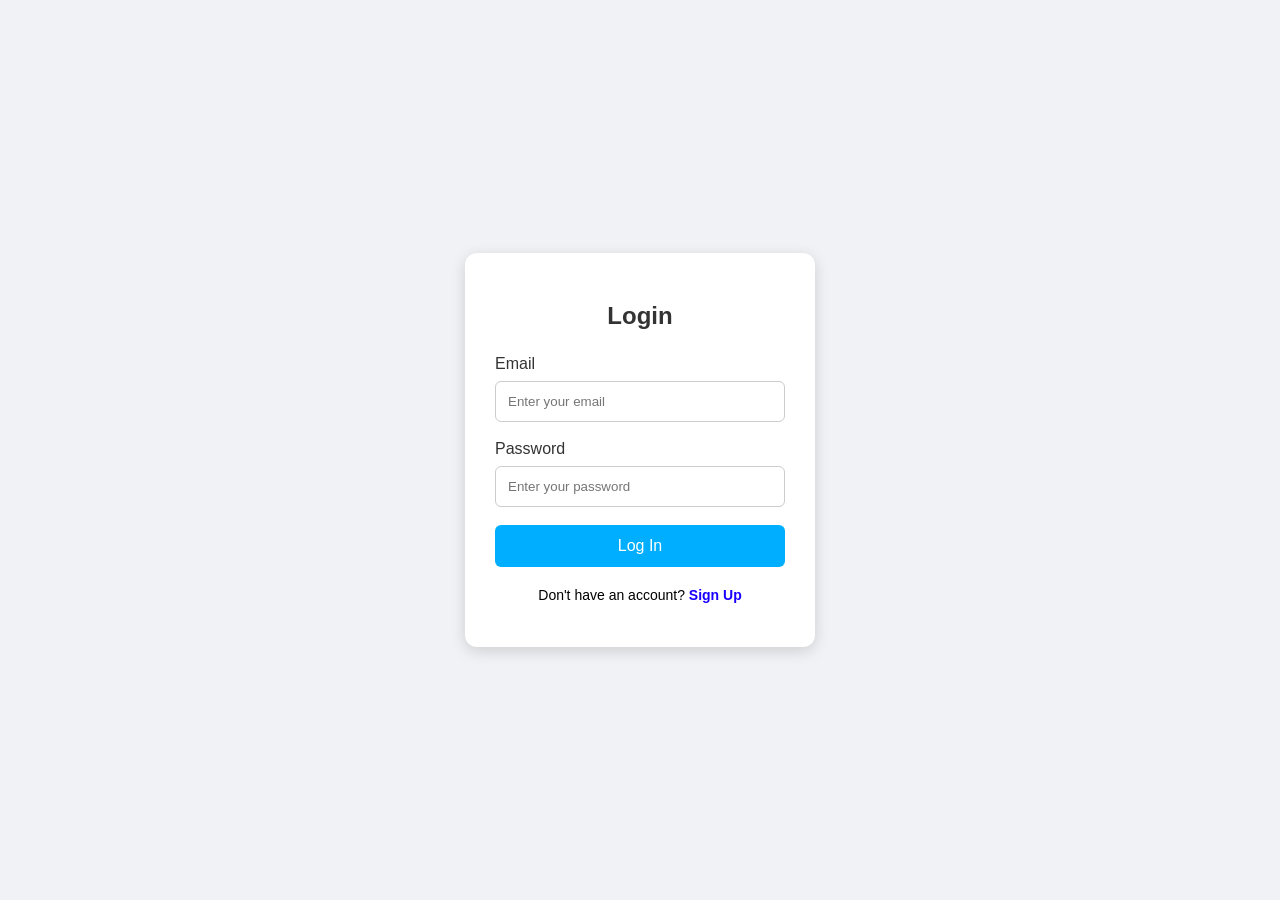
==== index.html @ 6754989a "Update index.html" ====
<!DOCTYPE html>
<html lang="en">
<head>
    <meta charset="UTF-8">
    <meta name="viewport" content="width=device-width, initial-scale=1.0">
    <title>Login Page</title>

    <style>
        * {
            box-sizing: border-box;
        }

        body {
            margin: 0;
            font-family: Arial, sans-serif;
            background-color: #f0f2f5;

            display: flex;
            justify-content: center;
            align-items: center;
            min-height: 100vh;
        }

        .login-box {
            background-color: white;
            width: 350px;
            padding: 30px;
            border-radius: 12px;
            box-shadow: 0 4px 15px rgba(0, 0, 0, 0.15);
        }

        h2 {
            text-align: center;
            margin-bottom: 25px;
            color: #333;
        }

        label {
            display: block;
            margin-bottom: 8px;
            color: #333;
        }

        input {
            width: 100%;
            padding: 12px;
            margin-bottom: 18px;
            border: 1px solid #ccc;
            border-radius: 6px;
        }

        button {
            width: 100%;
            padding: 12px;
            background-color: #00aeff;
            color: white;
            border: none;
            border-radius: 6px;
            cursor: pointer;
            font-size: 16px;
        }

        button:hover {
            background-color: #1a00ff;
        }

        p {
            text-align: center;
            margin-top: 20px;
            font-size: 14px;
        }

          p a {
            color:#1a00ff;
            text-decoration: none;
            font-weight: bold;
            cursor: pointer;
        }

        p a:hover{ 
          color:red;
        }
    </style>
</head>

<body>

    <div class="login-box">

        <h2>Login</h2>

        <form>
            <label for="email">Email</label>
            <input type="email" id="email"  placeholder="Enter your email"  required >

            <label for="password">Password</label>
           <input type="password" placeholder="Enter your password"  required >

            <button type="submit">Log In</button>
        </form>

         <p>Don't have an account?
        <a href=""> Sign Up</a>    
        </p>
    </div>

</body>
</html>
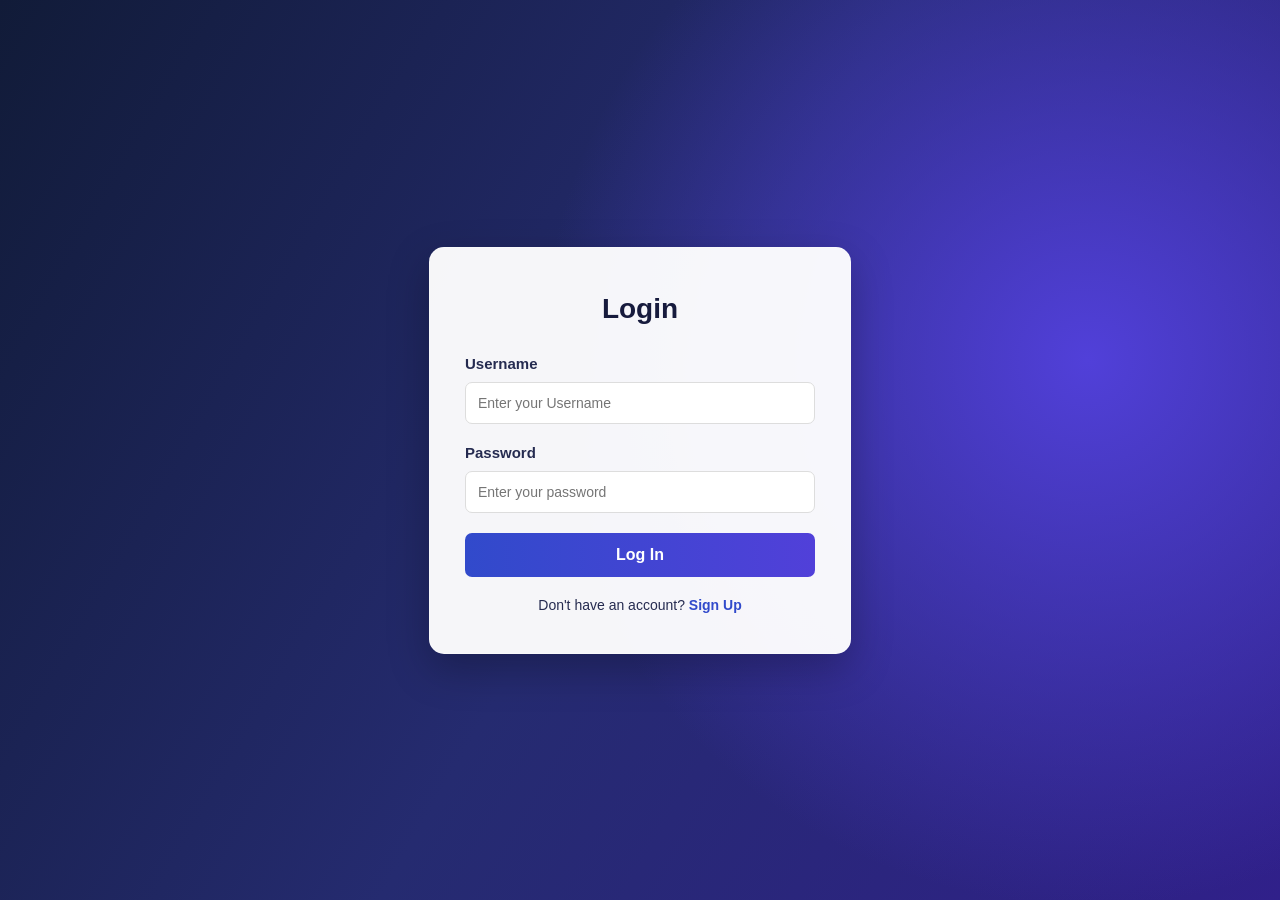
==== commit a914a743: "Update index.html" ====
--- a/index.html
+++ b/index.html
@@ -1,108 +1,193 @@
 <!DOCTYPE html>
 <html lang="en">
+
 <head>
     <meta charset="UTF-8">
     <meta name="viewport" content="width=device-width, initial-scale=1.0">
-    <title>Login Page</title>
+    <title>Login Page - TicketHub</title>
 
     <style>
-        * {
-            box-sizing: border-box;
-        }
 
+        /* General Page Style */
         body {
             margin: 0;
+            padding: 0;
             font-family: Arial, sans-serif;
-            background-color: #f0f2f5;
+
+            background:
+                radial-gradient(
+                    circle at 85% 40%,
+                    #5140d9 0%,
+                    transparent 45%
+                ),
+                linear-gradient(
+                    120deg,
+                    #111b38,
+                    #252b70,
+                    #30208a
+                );
+
+            min-height: 100vh;
 
             display: flex;
             justify-content: center;
             align-items: center;
-            min-height: 100vh;
         }
 
-        .login-box {
-            background-color: white;
+        /* Login Container */
+        .login-container {
+            background: rgba(255, 255, 255, 0.96);
+
             width: 350px;
-            padding: 30px;
-            border-radius: 12px;
-            box-shadow: 0 4px 15px rgba(0, 0, 0, 0.15);
+            max-width: calc(100% - 60px);
+            padding: 35px;
+
+            border-radius: 15px;
+
+            box-shadow: 0 15px 40px rgba(0, 0, 0, 0.25);
+
+            border: 1px solid rgba(255, 255, 255, 0.3);
         }
 
+        /* Login Title */
         h2 {
             text-align: center;
-            margin-bottom: 25px;
-            color: #333;
+            color: #171b3d;
+            margin-top: 10px;
+            margin-bottom: 30px;
+            font-size: 28px;
         }
 
+        /* Labels */
         label {
             display: block;
-            margin-bottom: 8px;
-            color: #333;
+            margin-bottom: 10px;
+            color: #252b50;
+            font-weight: bold;
+            font-size: 15px;
         }
 
+        /* Input Fields */
         input {
             width: 100%;
             padding: 12px;
-            margin-bottom: 18px;
-            border: 1px solid #ccc;
-            border-radius: 6px;
+            margin-bottom: 20px;
+
+            border: 1px solid #ddd;
+            border-radius: 7px;
+
+            box-sizing: border-box;
+            font-size: 14px;
+
+            background: #ffffff;
         }
 
+        /* Input Focus */
+        input:focus {
+            outline: none;
+            border-color: #5140d9;
+
+            box-shadow: 0 0 5px rgba(81, 64, 217, 0.3);
+        }
+
+        /* Login Button */
         button {
             width: 100%;
-            padding: 12px;
-            background-color: #00aeff;
+            padding: 13px;
+
+            background: linear-gradient(
+                90deg,
+                #314acb,
+                #5140d9
+            );
+
             color: white;
             border: none;
-            border-radius: 6px;
+            border-radius: 7px;
+
+            font-size: 16px;
+            font-weight: bold;
+
             cursor: pointer;
-            font-size: 16px;
+            transition: 0.3s;
         }
 
+        /* Button Hover */
         button:hover {
-            background-color: #1a00ff;
+            background: linear-gradient(
+                90deg,
+                #2538a8,
+                #3929b5
+            );
+
+            transform: translateY(-2px);
         }
 
-        p {
+        /* Sign Up Text */
+        .signup-text {
+            color: #252b50;
             text-align: center;
             margin-top: 20px;
+            margin-bottom: 5px;
             font-size: 14px;
         }
 
-          p a {
-            color:#1a00ff;
+        /* Sign Up Link */
+        .signup-text a {
+            color: #314acb;
             text-decoration: none;
             font-weight: bold;
-            cursor: pointer;
         }
 
-        p a:hover{ 
-          color:red;
+        /* Sign Up Hover */
+        .signup-text a:hover {
+            color: #5140d9;
+            text-decoration: underline;
         }
+
     </style>
+
 </head>
 
 <body>
 
-    <div class="login-box">
+    <div class="login-container">
 
         <h2>Login</h2>
 
         <form>
-            <label for="email">Email</label>
-            <input type="email" id="email"  placeholder="Enter your email"  required >
+
+            <label for="username">Username</label>
+
+            <input
+                type="text"
+                id="Username"
+                name="Username"
+                placeholder="Enter your Username"
+                required
+            >
 
             <label for="password">Password</label>
-           <input type="password" placeholder="Enter your password"  required >
+
+            <input
+                type="password"
+                id="password"
+                name="password"
+                placeholder="Enter your password"
+                required
+            >
 
             <button type="submit">Log In</button>
+
         </form>
 
-         <p>Don't have an account?
-        <a href=""> Sign Up</a>    
+        <p class="signup-text">
+            Don't have an account?
+            <a href="sign up.html">Sign Up</a>
         </p>
+
     </div>
 
 </body>
+
 </html>
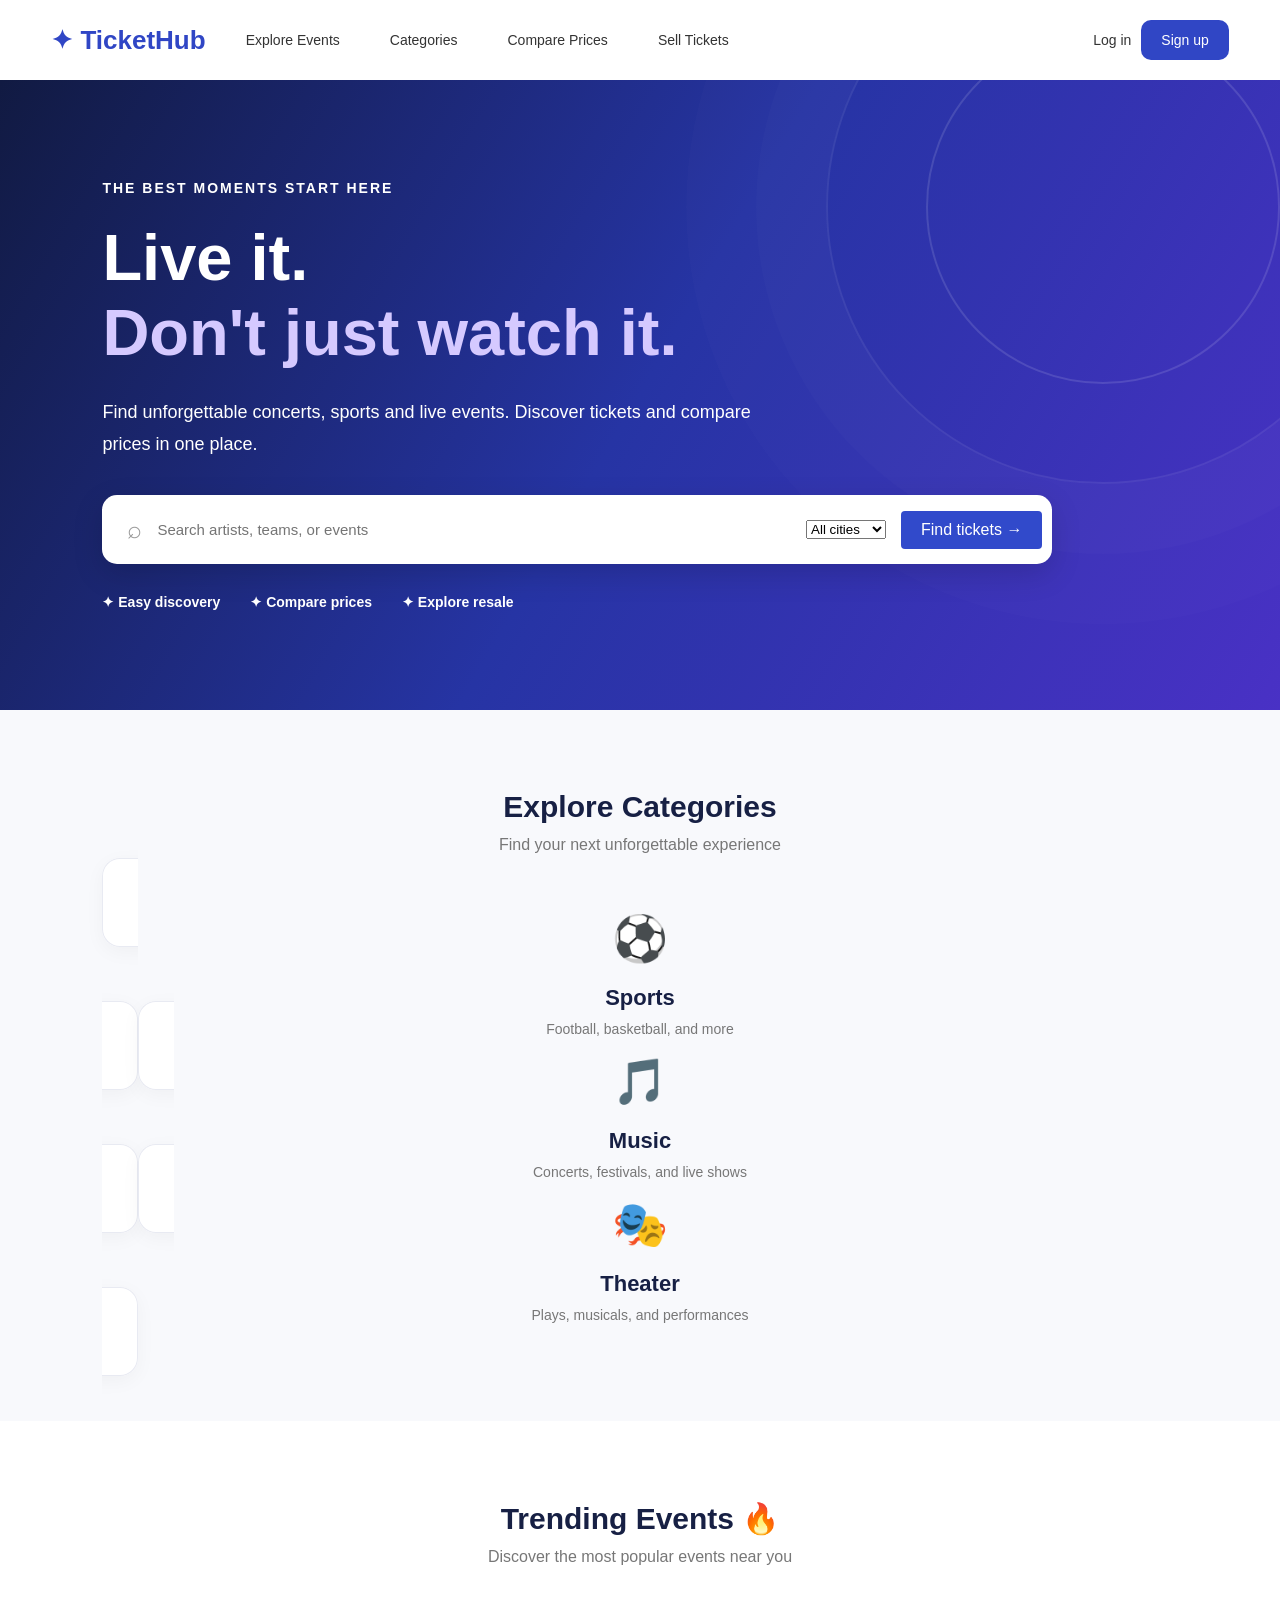
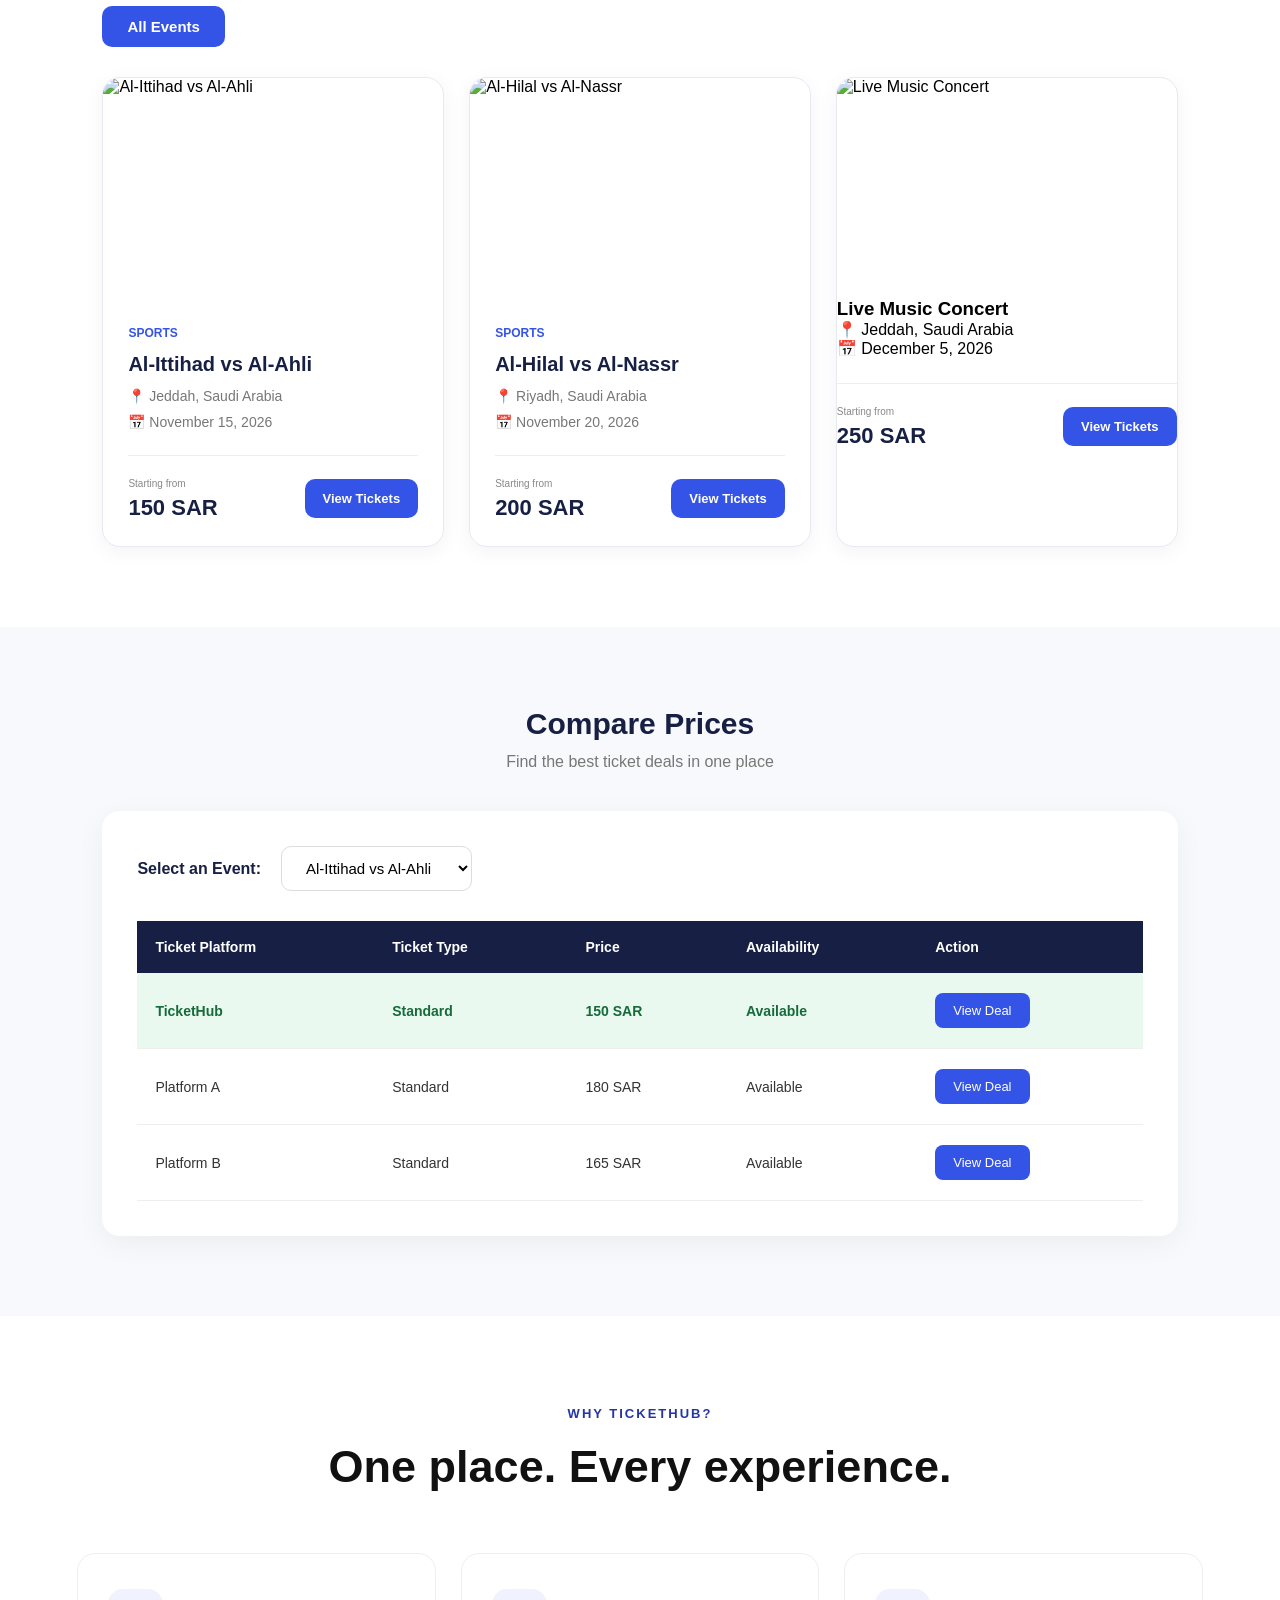
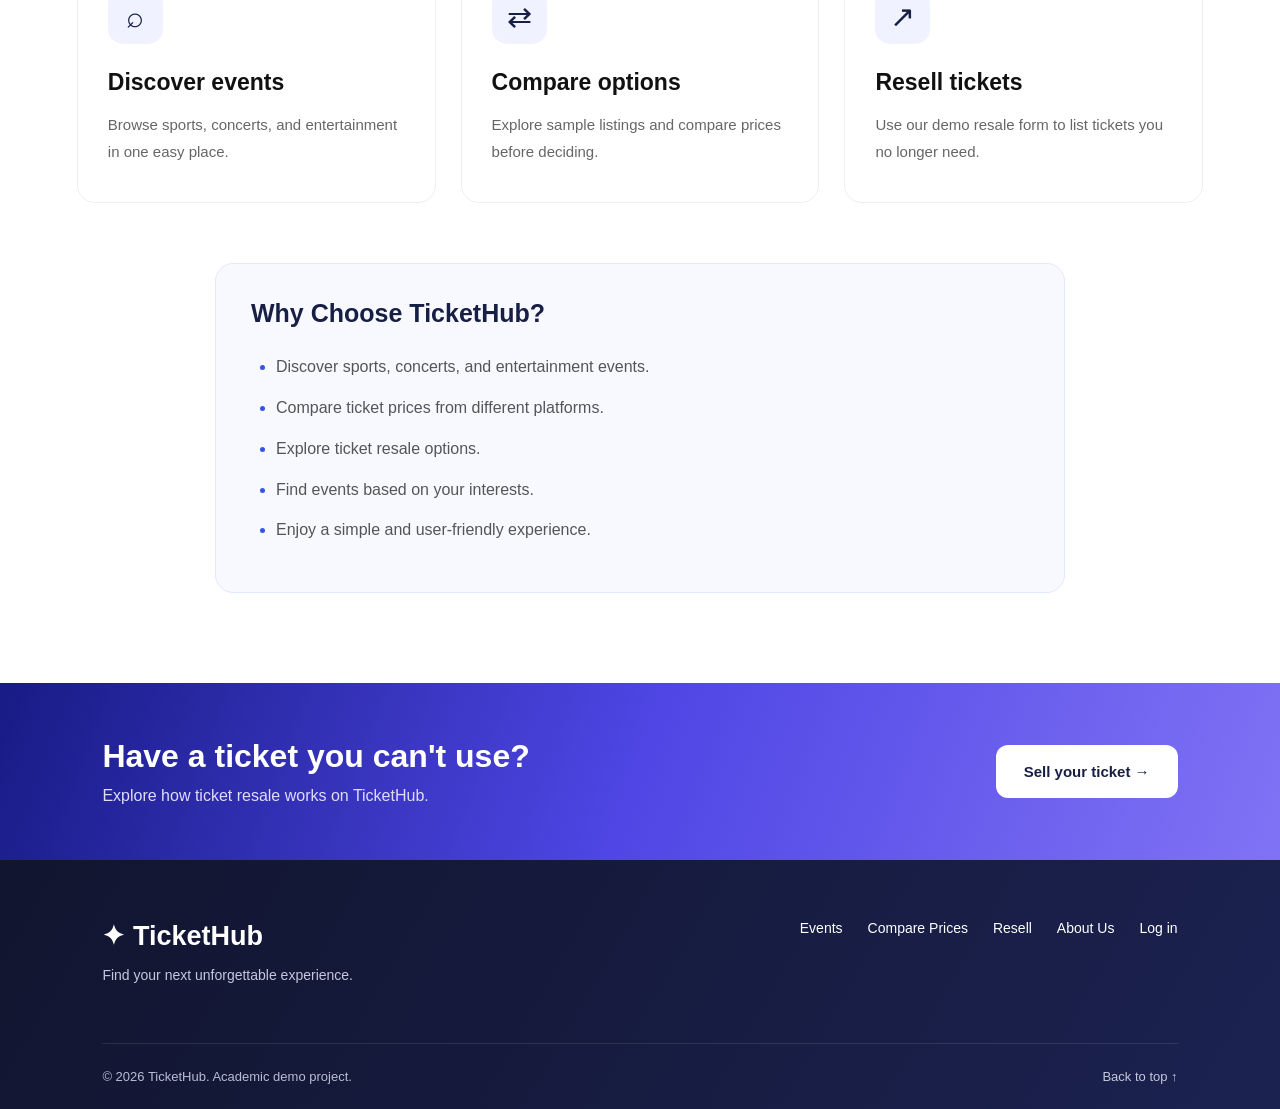
==== commit 435d6613: "Rename Untitled-13.html to index.html" ====
--- a/index.html
+++ b/index.html
@@ -1,193 +1,491 @@
-<!DOCTYPE html>
-<html lang="en">
-
-<head>
-    <meta charset="UTF-8">
-    <meta name="viewport" content="width=device-width, initial-scale=1.0">
-    <title>Login Page - TicketHub</title>
-
-    <style>
-
-        /* General Page Style */
-        body {
-            margin: 0;
-            padding: 0;
-            font-family: Arial, sans-serif;
-
-            background:
-                radial-gradient(
-                    circle at 85% 40%,
-                    #5140d9 0%,
-                    transparent 45%
-                ),
-                linear-gradient(
-                    120deg,
-                    #111b38,
-                    #252b70,
-                    #30208a
-                );
-
-            min-height: 100vh;
-
-            display: flex;
-            justify-content: center;
-            align-items: center;
-        }
-
-        /* Login Container */
-        .login-container {
-            background: rgba(255, 255, 255, 0.96);
-
-            width: 350px;
-            max-width: calc(100% - 60px);
-            padding: 35px;
-
-            border-radius: 15px;
-
-            box-shadow: 0 15px 40px rgba(0, 0, 0, 0.25);
-
-            border: 1px solid rgba(255, 255, 255, 0.3);
-        }
-
-        /* Login Title */
-        h2 {
-            text-align: center;
-            color: #171b3d;
-            margin-top: 10px;
-            margin-bottom: 30px;
-            font-size: 28px;
-        }
-
-        /* Labels */
-        label {
-            display: block;
-            margin-bottom: 10px;
-            color: #252b50;
-            font-weight: bold;
-            font-size: 15px;
-        }
-
-        /* Input Fields */
-        input {
-            width: 100%;
-            padding: 12px;
-            margin-bottom: 20px;
-
-            border: 1px solid #ddd;
-            border-radius: 7px;
-
-            box-sizing: border-box;
-            font-size: 14px;
-
-            background: #ffffff;
-        }
-
-        /* Input Focus */
-        input:focus {
-            outline: none;
-            border-color: #5140d9;
-
-            box-shadow: 0 0 5px rgba(81, 64, 217, 0.3);
-        }
-
-        /* Login Button */
-        button {
-            width: 100%;
-            padding: 13px;
-
-            background: linear-gradient(
-                90deg,
-                #314acb,
-                #5140d9
-            );
-
-            color: white;
-            border: none;
-            border-radius: 7px;
-
-            font-size: 16px;
-            font-weight: bold;
-
-            cursor: pointer;
-            transition: 0.3s;
-        }
-
-        /* Button Hover */
-        button:hover {
-            background: linear-gradient(
-                90deg,
-                #2538a8,
-                #3929b5
-            );
-
-            transform: translateY(-2px);
-        }
-
-        /* Sign Up Text */
-        .signup-text {
-            color: #252b50;
-            text-align: center;
-            margin-top: 20px;
-            margin-bottom: 5px;
-            font-size: 14px;
-        }
-
-        /* Sign Up Link */
-        .signup-text a {
-            color: #314acb;
-            text-decoration: none;
-            font-weight: bold;
-        }
-
-        /* Sign Up Hover */
-        .signup-text a:hover {
-            color: #5140d9;
-            text-decoration: underline;
-        }
-
-    </style>
-
-</head>
-
-<body>
-
-    <div class="login-container">
-
-        <h2>Login</h2>
-
-        <form>
-
-            <label for="username">Username</label>
-
-            <input
-                type="text"
-                id="Username"
-                name="Username"
-                placeholder="Enter your Username"
-                required
-            >
-
-            <label for="password">Password</label>
-
-            <input
-                type="password"
-                id="password"
-                name="password"
-                placeholder="Enter your password"
-                required
-            >
-
-            <button type="submit">Log In</button>
-
-        </form>
-
-        <p class="signup-text">
-            Don't have an account?
-            <a href="sign up.html">Sign Up</a>
-        </p>
-
-    </div>
-
-</body>
-
-</html>
+<!DOCTYPE html>
+<html lang="en">
+<head>
+    <link rel="stylesheet" href="style.css">
+    <script src="script.js" defer></script>
+    <meta charset="UTF-8">
+    <meta name="viewport" content="width=device-width, initial-scale=1.0">
+    <title>TicketHub | Home</title>
+</head>
+<body>
+<header>
+    <nav class="navbar">
+
+        <h1 class="logo">✦ TicketHub</h1>
+     <div class="nav-links" id="navLinks">
+            
+            <a href="index.html">Explore Events</a>
+            <a href="#categories">Categories</a>
+            <a href="#compare">Compare Prices</a>
+            <a href="resell.html">Sell Tickets</a>
+            
+        </div>
+         <div class="nav-buttons">
+            <a href="login.html">Log in</a>
+            <a href="sign up.html" class="signup-btn">Sign up</a>
+        </div>
+    </nav>
+</header>
+<section class="hero">
+
+    <div class="hero-content">
+
+        <p class="hero-label">
+            THE BEST MOMENTS START HERE
+        </p>
+
+        <h1 class="hero-title">
+            Live it.
+            <br>
+            <span>Don't just watch it.</span>
+        </h1>
+
+        <p class="hero-description">
+            Find unforgettable concerts, sports and live events.
+            Discover tickets and compare prices in one place.
+        </p>
+        <form class="search-box" id="searchForm">
+
+    <div class="search-input">
+
+        <span class="search-icon">⌕</span>
+
+        <input
+            type="text"
+            id="eventSearch"
+            placeholder="Search artists, teams, or events"
+        >
+
+    </div>
+
+    <div class="city-select">
+
+        <select id="city">
+            <style>
+                select {
+                    padding: 10px;
+                    font-size: 16px;
+                    border-radius: 4px;
+                    border: 1px solid #ccc;
+                }
+            </style>
+
+            <option value="">All cities</option>
+            <option value="Jeddah">Jeddah</option>
+            <option value="Riyadh">Riyadh</option>
+            <option value="Dammam">Dammam</option>
+
+        </select>
+
+    </div>
+
+    <button type="submit" class="search-btn">
+        <style>
+            button {
+                background-color: #314acb;
+                color: white;
+                border: none;
+                padding: 10px 20px;
+                font-size: 16px;
+                cursor: pointer;
+                border-radius: 4px;
+            }
+        </style>
+        Find tickets →
+    </button>
+
+</form>
+<div class="hero-features">
+
+    <span>✦ Easy discovery</span>
+
+    <span>✦ Compare prices</span>
+
+    <span>✦ Explore resale</span>
+
+</div>
+    </div>
+
+</section>
+<section class="categories" id="categories">
+<div class="section-header">
+    <h2>Explore Categories</h2>
+    <p>Find your next unforgettable experience</p>
+</div>
+
+<div class="category-container">
+    <a href="#trending" class="category-card">
+        <span class="category-icon">⚽</span>
+        <h3> Sports</h3>
+        <p> Football, basketball, and more</p>
+    </a>
+
+    <a href="#trending" class="category-card">
+        <span class="category-icon">🎵</span>
+        <h3> Music</h3>
+        <p> Concerts, festivals, and live shows</p>
+    </a>
+
+    <a href="#trending" class="category-card">
+        <span class="category-icon">🎭</span>
+        <h3> Theater</h3>
+        <p> Plays, musicals, and performances</p>
+    </a>
+</div>
+</section>
+
+ 
+<!-- Trending Events -->
+<section class="trending" id="trending">
+
+    <div class="section-header">
+        <h2>Trending Events 🔥</h2>
+        <p>Discover the most popular events near you</p>
+    </div>
+
+    <div class="filter-buttons">
+        <button id="allEventsBtn" class="filter-btn">
+            All Events
+        </button>
+    </div>
+
+    <div class="events-container">
+
+        
+        <article class="event-card" data-category="sports">
+
+            <img src="https://encrypted-tbn0.gstatic.com/images?q=tbn:ANd9GcSqIIZBckTYPuF6qjPHW4rC4byUcDlAo-KBt4Zq-HDFYp8gP5B-HyD347pF&s=10"
+                 alt="Al-Ittihad vs Al-Ahli">
+
+            <div class="event-info">
+
+                <span class="event-category">SPORTS</span>
+
+                <h3>Al-Ittihad vs Al-Ahli</h3>
+
+                <p>📍 Jeddah, Saudi Arabia</p>
+
+                <p>📅 November 15, 2026</p>
+
+                <div class="event-bottom">
+
+                    <div>
+                        <small>Starting from</small>
+                        <h4>150 SAR</h4>
+                    </div>
+
+                    <a href="details.html" class="event-btn">
+                        View Tickets
+                    </a>
+                   
+                </div>
+
+            </div>
+
+        </article>
+
+        
+        <article class="event-card" data-category="sports">
+
+            <img src="https://assets-sports.asharq.com/images/articles/1200x630/social-image/5cc77c59-af66-480d-a833-ea98ed218c7d.jpg"
+                 alt="Al-Hilal vs Al-Nassr">
+
+            <div class="event-info">
+
+                <span class="event-category">SPORTS</span>
+
+                <h3>Al-Hilal vs Al-Nassr</h3>
+
+                <p>📍 Riyadh, Saudi Arabia</p>
+
+                <p>📅 November 20, 2026</p>
+
+                <div class="event-bottom">
+
+                    <div>
+                        <small>Starting from</small>
+                        <h4>200 SAR</h4>
+                    </div>
+
+                    <a href="details.html" class="event-btn">
+                        View Tickets
+                    </a>
+
+                </div>
+
+            </div>
+
+        </article>
+
+        
+        <article class="event-card">
+
+            <img src="https://encrypted-tbn0.gstatic.com/images?q=tbn:ANd9GcTDeIA4qFtRuMKf0qanEf-5STaI648zC3Q3JR7-NMQNyAWj68STnN7oXG4a&s=10"
+                    alt="Live Music Concert">
+                <h3>Live Music Concert</h3>
+
+                <p>📍 Jeddah, Saudi Arabia</p>
+
+                <p>📅 December 5, 2026</p>
+
+                <div class="event-bottom">
+
+                    <div>
+                        <small>Starting from</small>
+                        <h4>250 SAR</h4>
+                    </div>
+
+                    <a href="details.html" class="event-btn">
+                        View Tickets
+                    </a>
+
+                </div>
+
+            </div>
+
+        </article>
+
+    </div>
+
+</section>  
+
+<!-- Compare Prices Section -->
+
+<section class="compare-section" id="compare">
+
+    <div class="section-header">
+        <h2>Compare Prices</h2>
+        <p>Find the best ticket deals in one place</p>
+    </div>
+
+    <div class="compare-container">
+
+        <div class="compare-filter">
+
+            <label for="compareEvent">
+                Select an Event:
+            </label>
+
+            <select id="compareEvent">
+
+                <option value="football">
+                    Al-Ittihad vs Al-Ahli
+                </option>
+
+                <option value="riyadh">
+                    Al-Hilal vs Al-Nassr
+                </option>
+
+                <option value="concert">
+                    Live Music Concert
+                </option>
+
+            </select>
+
+        </div>
+
+        <div class="table-wrapper">
+
+            <table class="price-table">
+
+                <thead>
+                    <tr>
+                        <th>Ticket Platform</th>
+                        <th>Ticket Type</th>
+                        <th>Price</th>
+                        <th>Availability</th>
+                        <th>Action</th>
+                    </tr>
+                </thead>
+
+                <tbody id="priceTableBody">
+
+                    <tr>
+                        <td>TicketHub</td>
+                        <td>Standard</td>
+                        <td>150 SAR</td>
+                        <td>Available</td>
+                        <td>
+                            <button class="deal-btn">
+                                View Deal
+                            </button>
+                        </td>
+                    </tr>
+
+                    <tr>
+                        <td>Platform A</td>
+                        <td>Standard</td>
+                        <td>180 SAR</td>
+                        <td>Available</td>
+                        <td>
+                            <button class="deal-btn">
+                                View Deal
+                            </button>
+                        </td>
+                    </tr>
+
+                    <tr>
+                        <td>Platform B</td>
+                        <td>Standard</td>
+                        <td>165 SAR</td>
+                        <td>Available</td>
+                        <td>
+                            <button class="deal-btn">
+                                View Deal
+                            </button>
+                        </td>
+                    </tr>
+
+                </tbody>
+
+            </table>
+
+        </div>
+
+    </div>
+
+</section>
+
+    <!-- Why TicketHub Section -->
+<section class="why-section">
+
+    <div class="why-header">
+
+        <p>WHY TICKETHUB?</p>
+
+        <h2>One place. Every experience.</h2>
+
+    </div>
+
+    <div class="why-container">
+
+        <!-- Discover Events -->
+        <div class="why-card">
+
+            <div class="why-icon">⌕</div>
+
+            <h3>Discover events</h3>
+
+            <p>
+                Browse sports, concerts, and entertainment
+                in one easy place.
+            </p>
+
+        </div>
+
+        <!-- Compare Options -->
+        <div class="why-card">
+
+            <div class="why-icon">⇄</div>
+
+            <h3>Compare options</h3>
+
+            <p>
+                Explore sample listings and compare prices
+                before deciding.
+            </p>
+
+        </div>
+
+        <!-- Resell Tickets -->
+        <div class="why-card">
+
+            <div class="why-icon">↗</div>
+
+            <h3>Resell tickets</h3>
+
+            <p>
+                Use our demo resale form to list tickets
+                you no longer need.
+            </p>
+
+        </div>
+
+    </div>
+<!-- TicketHub Benefits -->
+
+<div class="benefits-box">
+
+    <h3>Why Choose TicketHub?</h3>
+
+    <ul class="benefits-list">
+
+        <li>Discover sports, concerts, and entertainment events.</li>
+
+        <li>Compare ticket prices from different platforms.</li>
+
+        <li>Explore ticket resale options.</li>
+
+        <li>Find events based on your interests.</li>
+
+        <li>Enjoy a simple and user-friendly experience.</li>
+
+    </ul>
+
+</div>
+</section>
+<!-- Resell Banner -->
+<section class="resell-banner">
+
+    <div class="resell-banner-text">
+
+        <h2>Have a ticket you can't use?</h2>
+
+        <p>
+            Explore how ticket resale works on TicketHub.
+        </p>
+
+    </div>
+
+    <a href="resell.html" class="resell-banner-btn">
+        Sell your ticket →
+    </a>
+
+</section>
+<!-- Footer -->
+<footer class="footer">
+
+    <div class="footer-container">
+
+        <!-- Logo -->
+        <div class="footer-brand">
+
+            <h2>✦ TicketHub</h2>
+
+            <p>
+                Find your next unforgettable experience.
+            </p>
+
+        </div>
+
+        <!-- Links -->
+        <div class="footer-links">
+
+            <a href="index.html">Events</a>
+
+            <a href="#compare">Compare Prices</a>
+
+            <a href="resell.html">Resell</a>
+
+            <a href="About Us.html">About Us</a>
+
+            <a href="login.html">Log in</a>
+
+        </div>
+
+    </div>
+
+    <div class="footer-bottom">
+
+        <p>
+            © 2026 TicketHub. Academic demo project.
+        </p>
+
+        <a href="#">Back to top ↑</a>
+
+    </div>
+
+</footer>
+    
+</body>
+</html>
--- a/style.css
+++ b/style.css
@@ -0,0 +1,940 @@
+* {
+    margin: 0;
+    padding: 0;
+    box-sizing: border-box;
+}
+body {
+    font-family: Arial, sans-serif;
+    background-color: #f8f9fc;
+}
+.navbar {
+    display: flex;
+    justify-content: flex-start;
+    align-items: center;
+
+    background-color: white;
+
+    padding: 20px 4%;
+    gap: 20px;
+
+    box-shadow: 0 2px 10px rgba(0, 0, 0, 0.05);
+}
+.logo {
+    font-size: 26px;
+    font-weight: bold;
+    color: #3046c5;
+}
+
+.nav-links {
+    display: flex;
+    align-items: center;
+    gap: 50px;
+    margin-left: 20px;
+}
+
+.nav-links a {
+    text-decoration: none;
+    color: #333;
+    font-size: 14px;
+    font-weight: 500;
+     white-space: nowrap;
+}
+
+.nav-links a:hover {
+    color: #3046c5;
+}
+.nav-buttons {
+    display: flex;
+    align-items: center;
+    gap: 10px;
+    margin-left: auto;
+}
+
+.nav-buttons a {
+    text-decoration: none;
+    color: #333;
+    font-size: 14px;
+}
+
+.signup-btn {
+    background-color: #3046c5;
+    color: white !important;
+
+    padding: 12px 20px;
+    border-radius: 10px;
+}
+
+.signup-btn:hover {
+    background-color: #2236a5;
+}
+.hero {
+    min-height: 620px;
+
+    background: linear-gradient(
+        120deg,
+        #111a42,
+        #2634a4,
+        #4931c5
+    );
+
+    color: white;
+
+    padding: 100px 8%;
+
+    position: relative;
+
+    overflow: hidden;
+}
+.hero-content {
+    max-width: 1100px;
+
+    margin: auto;
+
+    position: relative;
+
+    z-index: 2;
+}
+.hero-label {
+    font-size: 14px;
+    font-weight: bold;
+
+    letter-spacing: 2px;
+
+    margin-bottom: 25px;
+}
+.hero-title {
+    font-size: 65px;
+
+    font-weight: 800;
+
+    line-height: 1.15;
+
+    margin-bottom: 25px;
+}
+.hero-title span {
+    color: #d5c9ff;
+}
+.hero-description {
+    font-size: 18px;
+
+    line-height: 1.8;
+
+    max-width: 650px;
+
+    margin-bottom: 35px;
+}
+.search-box {
+    display: flex;
+
+    align-items: center;
+
+    background-color: white;
+
+    border-radius: 15px;
+
+    padding: 10px;
+
+    max-width: 950px;
+
+    box-shadow: 0 10px 30px rgba(0, 0, 0, 0.15);
+    position: relative;
+     z-index: 3;
+}
+.search-input {
+    display: flex;
+
+    align-items: center;
+
+    flex: 1;
+
+    padding: 0 15px;
+}
+.search-input input {
+    width: 100%;
+
+    border: none;
+
+    outline: none;
+
+    font-size: 15px;
+
+    padding: 15px;
+}
+.search-icon {
+    font-size: 25px;
+
+    color: #999;
+}
+.city-select{
+    border:none;
+
+    outline:none;
+
+    background: transparent;
+
+    font-size: 14px;
+
+    padding: 15px;
+
+    cursor: pointer;
+}
+.serch-btn{
+    background-color: #3454e8;
+
+    color: white;
+
+    border: none;
+
+    padding: 18px 25px;
+
+    border-radius: 10px;
+
+    font-size: 15px;
+
+    font-weight: bold;
+
+    cursor: pointer;
+
+    transition: 0.3s;
+}
+.serch-btn:hover{
+    background-color: #2239b8;
+
+    transform: translateY(-2px);
+}
+.hero-features {
+    display: flex;
+
+    gap: 30px;
+
+    margin-top: 30px;
+
+    font-size: 14px;
+
+    font-weight: bold;
+}
+.categories{
+    padding: 80px 8%;
+    background-color: #f8f9fc;
+}
+.section-header {
+    margin-bottom: 40px;
+    text-align: center;
+    width: 100%;
+}
+.section-header h2{
+    font-size: 30px;
+   color:#172044;
+   margin-bottom: 12px;
+}
+.section-header p{
+    font-size: 16px;
+    color:#777;
+}
+.categories-container {
+    display: grid;
+    grid-template-columns: repeat(3, minmax(0, 1fr));
+    gap: 25px;
+    width: 100%;
+}
+
+.category-card {
+    min-width: 0;
+}
+.category-card{
+    background-color: white;
+    padding: 35px;
+    border-radius: 18px;
+    text-align: center;
+    text-decoration: none;
+   border: 1px solid #e8eaf2;
+   box-shadow: 0 5px 20px rgba(0, 0, 0, 0.04);
+   transition: 0.3s;
+}
+.category-card:hover {
+    transform: translateY(-8px);
+
+    box-shadow: 0 15px 35px rgba(0, 0, 0, 0.1);
+
+    border-color: #3454e8;
+}
+.category-icon {
+    display: block;
+    font-size: 45px;
+    margin-bottom: 20px;
+}
+
+.category-card h3 {
+    color: #172044;
+    font-size: 22px;
+    margin-bottom: 10px;
+}
+
+.category-card p {
+    color: #777;
+    font-size: 14px;
+}
+.trending {
+    padding: 80px 8%;
+    background-color: white;
+}
+.events-container {
+    display: grid;
+    grid-template-columns: repeat(3, minmax(0, 1fr));
+    gap: 25px;
+    width: 100%;
+    align-items: stretch;
+}
+.event-card {
+    background-color: white;
+
+    border-radius: 18px;
+
+    overflow: hidden;
+
+    border: 1px solid #e8eaf2;
+
+    box-shadow: 0 5px 20px rgba(0, 0, 0, 0.05);
+
+    transition: 0.3s;
+
+    min-width: 0;
+}
+.event-card:hover {
+    transform: translateY(-6px);
+
+    box-shadow: 0 15px 35px rgba(0, 0, 0, 0.12);
+}
+.event-card img {
+    width: 100%;
+    height: 220px;
+
+    object-fit: cover;
+
+    display: block;
+}
+.event-info {
+    padding: 25px;
+}
+
+.event-category {
+    color: #3454e8;
+    font-size: 12px;
+    font-weight: bold;
+}
+
+.event-info h3 {
+    color: #172044;
+    font-size: 20px;
+
+    margin: 12px 0;
+}
+
+.event-info p {
+    color: #777;
+    font-size: 14px;
+
+    margin-bottom: 10px;
+}
+.event-bottom {
+    display: flex;
+
+    justify-content: space-between;
+
+    align-items: center;
+
+    margin-top: 25px;
+
+    padding-top: 20px;
+
+    border-top: 1px solid #eee;
+}
+.event-bottom{
+    color: #888;
+    font-size: 12px;
+}
+.event-bottom h4 {
+   color: #172044;
+   font-size: 22px;
+   margin-top: 5px
+}
+.event-btn {
+    background-color: #3454e8;
+
+    color: white;
+
+    padding: 12px 18px;
+
+    border-radius: 10px;
+
+    text-decoration: none;
+
+    font-size: 13px;
+
+    font-weight: bold;
+
+    transition: 0.3s;
+}
+.event-btn:hover {
+    background-color: #2239b8;
+}
+.filter-buttons{
+    display:flex;
+    gap: 15px;
+    margin-bottom: 30px;
+}
+.filter-btn{
+    background-color: #3454e8;
+    color: #fff;
+    border: none;
+    padding: 12px 25px;
+    border-radius: 10px;
+    font-size: 15px;
+    font-weight: bold;
+    cursor: pointer;
+    transition: 0.3s;
+}
+.filter-btn:hover{
+    background-color: #2239b8;
+    transform: translateY(-2px);
+}
+.compare-section {
+    padding: 80px 8%;
+    background-color: #f8f9fc;
+}
+
+.compare-container {
+    background-color: white;
+
+    padding: 35px;
+
+    border-radius: 18px;
+
+    box-shadow: 0 8px 30px rgba(0, 0, 0, 0.05);
+}
+.compare-filter {
+    display: flex;
+
+    align-items: center;
+
+    gap: 20px;
+
+    margin-bottom: 30px;
+}
+
+.compare-filter label {
+    font-size: 16px;
+
+    font-weight: bold;
+
+    color: #172044;
+}
+
+.compare-filter select {
+    padding: 12px 20px;
+
+    border: 1px solid #ddd;
+
+    border-radius: 10px;
+
+    font-size: 15px;
+
+    background-color: white;
+
+    cursor: pointer;
+}
+.table-wrapper {
+    width: 100%;
+    max-width: 100%;
+    overflow-x: auto;
+}
+
+.price-table {
+    width: 100%;
+
+    border-collapse: collapse;
+ min-width: 650px;
+    text-align: left;
+}
+.price-table thead {
+    background-color: #172044;
+
+    color: white;
+}
+
+.price-table th {
+    padding: 18px;
+
+    font-size: 14px;
+}
+.price-table td {
+    padding: 20px 18px;
+
+    border-bottom: 1px solid #eee;
+
+    color: #333;
+
+    font-size: 14px;
+}
+
+.price-table tbody tr:hover {
+    background-color: #f4f6ff;
+}
+.best-price {
+    background-color: #e9f9ef;
+}
+
+.best-price td {
+    color: #176b3a;
+    font-weight: bold;
+}
+.deal-btn {
+    background-color: #3454e8;
+
+    color: white;
+
+    border: none;
+
+    padding: 10px 18px;
+
+    border-radius: 8px;
+
+    font-size: 13px;
+
+    cursor: pointer;
+
+    transition: 0.3s;
+}
+
+.deal-btn:hover {
+    background-color: #2239b8;
+}
+.why-section {
+    padding: 90px 6%;
+    background-color: #ffffff;
+}
+.why-header {
+    text-align: center;
+    margin-bottom: 60px;
+}
+
+.why-header p {
+    color: #2634a4;
+    font-size: 13px;
+    font-weight: bold;
+    letter-spacing: 2px;
+    margin-bottom: 20px;
+}
+
+.why-header h2 {
+    color: #111111;
+    font-size: 45px;
+    font-weight: 800;
+}
+.why-container {
+    display: grid;
+    grid-template-columns: repeat(3, minmax(0, 1fr));
+    gap: 25px;
+    width: 100%;
+    align-items: stretch;
+}
+.why-card {
+    min-width: 0;
+
+    background-color: white;
+
+    padding: 35px 30px;
+
+    border: 1px solid #eeeeee;
+
+    border-radius: 18px;
+
+    min-height: 250px;
+
+    transition: 0.3s;
+}
+.why-card:hover {
+    transform: translateY(-5px);
+
+    box-shadow: 0 10px 30px rgba(0, 0, 0, 0.08);
+}
+.why-icon {
+    width: 55px;
+    height: 55px;
+
+    background-color: #f1f2ff;
+
+    color: #172044;
+
+    display: flex;
+
+    align-items: center;
+    justify-content: center;
+
+    border-radius: 15px;
+
+    font-size: 30px;
+
+    margin-bottom: 25px;
+}
+.why-card h3 {
+    font-size: 23px;
+
+    color: #111111;
+
+    margin-bottom: 15px;
+}
+.why-card p {
+    font-size: 15px;
+
+    color: #666666;
+
+    line-height: 1.8;
+}
+.resell-banner {
+    background: linear-gradient(
+        110deg,
+        #171b85,
+        #4f46e5,
+        #8173f5
+    );
+
+    padding: 55px 8%;
+
+    display: flex;
+
+    justify-content: space-between;
+
+    align-items: center;
+
+    gap: 25px;
+}
+.resell-banner-text h2 {
+    color: white;
+
+    font-size: 32px;
+
+    margin-bottom: 12px;
+}
+.resell-banner-text p {
+    color: #e1dcff;
+
+    font-size: 16px;
+}
+.resell-banner-btn {
+    background-color: white;
+
+    color: #172044;
+
+    padding: 18px 28px;
+
+    border-radius: 12px;
+
+    text-decoration: none;
+
+    font-size: 15px;
+
+    font-weight: bold;
+
+    white-space: nowrap;
+
+    transition: 0.3s;
+}
+.resell-banner-btn:hover {
+    background-color: #e8edff;
+
+    transform: translateY(-3px);
+}
+.footer {
+    background: linear-gradient(
+        120deg,
+        #11152f,
+        #1b2250
+    );
+
+    padding: 60px 8% 25px;
+
+    color: white;
+}
+.footer-container {
+    display: flex;
+
+    justify-content: space-between;
+
+    align-items: flex-start;
+
+    gap: 40px;
+
+    margin-bottom: 60px;
+}
+.footer-brand h2 {
+    font-size: 27px;
+
+    color: white;
+
+    margin-bottom: 15px;
+}
+
+.footer-brand p {
+    color: #c5c8dd;
+
+    font-size: 14px;
+}
+.footer-links {
+    display: flex;
+
+    gap: 25px;
+
+    flex-wrap: wrap;
+}
+
+.footer-links a {
+    color: white;
+
+    text-decoration: none;
+
+    font-size: 14px;
+
+    transition: 0.3s;
+}
+
+.footer-links a:hover {
+    color: #a5b4fc;
+}
+.footer-bottom {
+    display: flex;
+
+    justify-content: space-between;
+
+    align-items: center;
+
+    border-top: 1px solid rgba(255, 255, 255, 0.1);
+
+    padding-top: 25px;
+}
+.footer-bottom p {
+    color: #b9bdd3;
+
+    font-size: 13px;
+}
+
+.footer-bottom a {
+    color: #c5c8dd;
+
+    text-decoration: none;
+
+    font-size: 13px;
+}
+
+.footer-bottom a:hover {
+    color: white;
+}
+/* Hide menu button on desktop */
+
+.menu-toggle {
+    display: none;
+    background: none;
+    border: none;
+    font-size: 28px;
+    color: #172044;
+    cursor: pointer;
+}
+/* Benefits Section */
+
+.benefits-box {
+    max-width: 850px;
+    margin: 60px auto 0;
+
+    padding: 35px;
+
+    background-color: #f8f9ff;
+
+    border: 1px solid #e3e7ff;
+    border-radius: 18px;
+}
+
+.benefits-box h3 {
+    color: #172044;
+    font-size: 25px;
+    margin-bottom: 25px;
+}
+
+.benefits-list {
+    padding-left: 25px;
+}
+
+.benefits-list li {
+    color: #555;
+    font-size: 16px;
+
+    line-height: 1.8;
+    margin-bottom: 12px;
+}
+
+.benefits-list li::marker {
+    color: #3454e8;
+}
+/* Hero Layering Effect */
+
+.hero::before {
+    content: "";
+
+    position: absolute;
+
+    width: 550px;
+    height: 550px;
+
+    border: 2px solid rgba(255, 255, 255, 0.08);
+
+    border-radius: 50%;
+
+    top: -150px;
+    right: -100px;
+
+    z-index: 1;
+
+    pointer-events: none;
+}
+
+.hero::after {
+    content: "";
+
+    position: absolute;
+
+    width: 350px;
+    height: 350px;
+
+    border: 2px solid rgba(255, 255, 255, 0.12);
+
+    border-radius: 50%;
+
+    top: -50px;
+    right: 0;
+
+    z-index: 1;
+
+    pointer-events: none;
+}
+.hero::before {
+    box-shadow:
+        0 0 0 70px rgba(255, 255, 255, 0.015),
+        0 0 0 140px rgba(255, 255, 255, 0.01);
+}
+.search-box:focus-within {
+    box-shadow:
+        0 12px 35px rgba(0, 0, 0, 0.2),
+        0 0 0 3px rgba(165, 180, 252, 0.5);
+}
+.about-hero {
+    background: linear-gradient(
+        120deg,
+        #111a42,
+        #2634a4,
+        #4931c5
+    );
+
+    color: white;
+    text-align: center;
+    padding: 100px 20px;
+}
+
+.about-hero h1 {
+    font-size: 50px;
+    margin-bottom: 20px;
+}
+
+.about-hero p {
+    font-size: 18px;
+    color: #d5c9ff;
+}
+.about-mission {
+    padding: 80px 10%;
+    text-align: center;
+    background-color: white;
+}
+
+.about-mission h2 {
+    font-size: 35px;
+    color: #172044;
+    margin-bottom: 25px;
+}
+
+.about-mission p {
+    max-width: 850px;
+    margin: auto;
+    font-size: 17px;
+    line-height: 1.9;
+    color: #666;
+}
+.about-services {
+    padding: 80px 8%;
+    background-color: #f8f9fc;
+    text-align: center;
+}
+
+.about-services h2 {
+    font-size: 35px;
+    color: #172044;
+    margin-bottom: 45px;
+}
+
+.about-services-container {
+    display: grid;
+    grid-template-columns: repeat(4, minmax(0, 1fr));
+    gap: 25px;
+}
+
+.about-service-card {
+    background-color: white;
+    padding: 35px 25px;
+    border-radius: 18px;
+    border: 1px solid #e8eaf2;
+    box-shadow: 0 5px 20px rgba(0, 0, 0, 0.05);
+    transition: 0.3s;
+}
+
+.about-service-card:hover {
+    transform: translateY(-8px);
+    box-shadow: 0 15px 35px rgba(0, 0, 0, 0.1);
+}
+
+.about-service-card span {
+    display: block;
+    font-size: 40px;
+    margin-bottom: 20px;
+}
+
+.about-service-card h3 {
+    font-size: 20px;
+    color: #172044;
+    margin-bottom: 15px;
+}
+
+.about-service-card p {
+    font-size: 14px;
+    color: #777;
+    line-height: 1.7;
+}
+.about-vision {
+    background: linear-gradient(
+        120deg,
+        #171b85,
+        #4f46e5
+    );
+
+    color: white;
+    padding: 80px 10%;
+    text-align: center;
+}
+
+.about-vision h2 {
+    font-size: 35px;
+    margin-bottom: 20px;
+}
+
+.about-vision p {
+    max-width: 750px;
+    margin: auto;
+    font-size: 17px;
+    line-height: 1.8;
+}
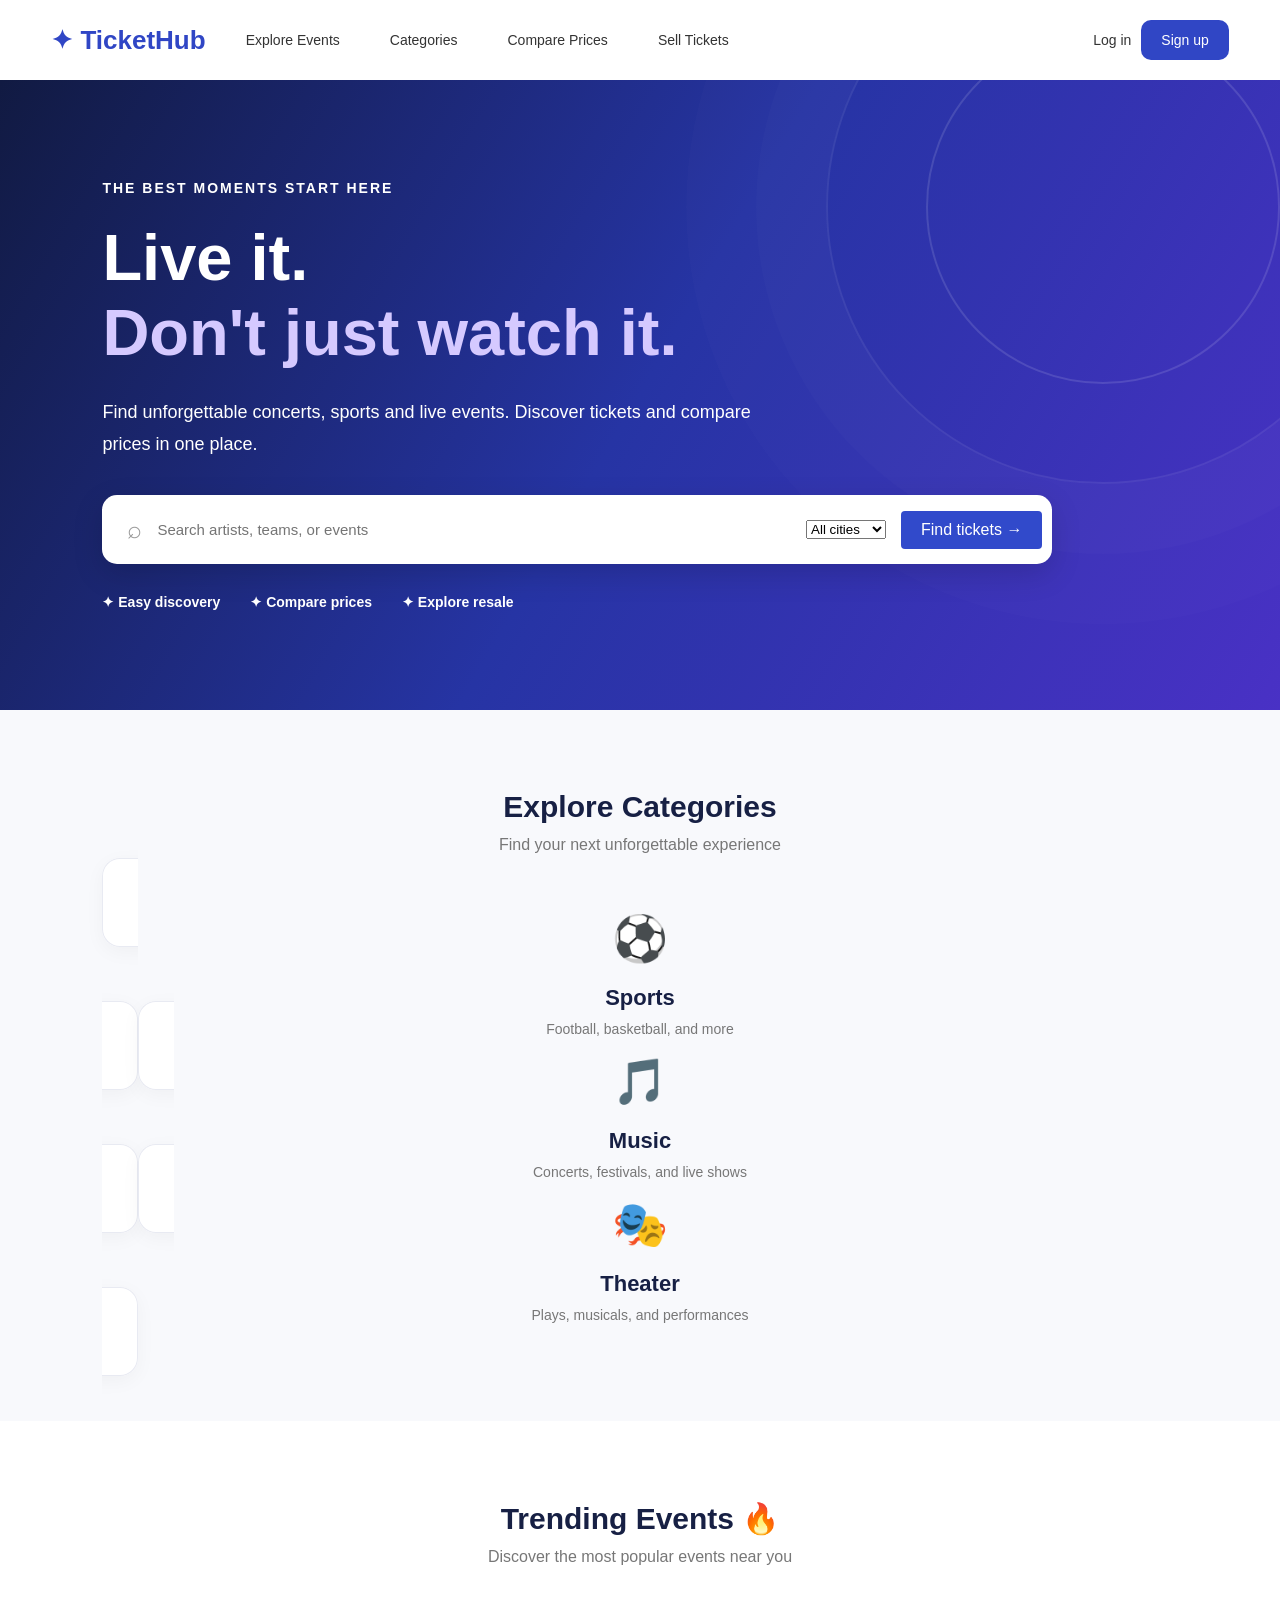
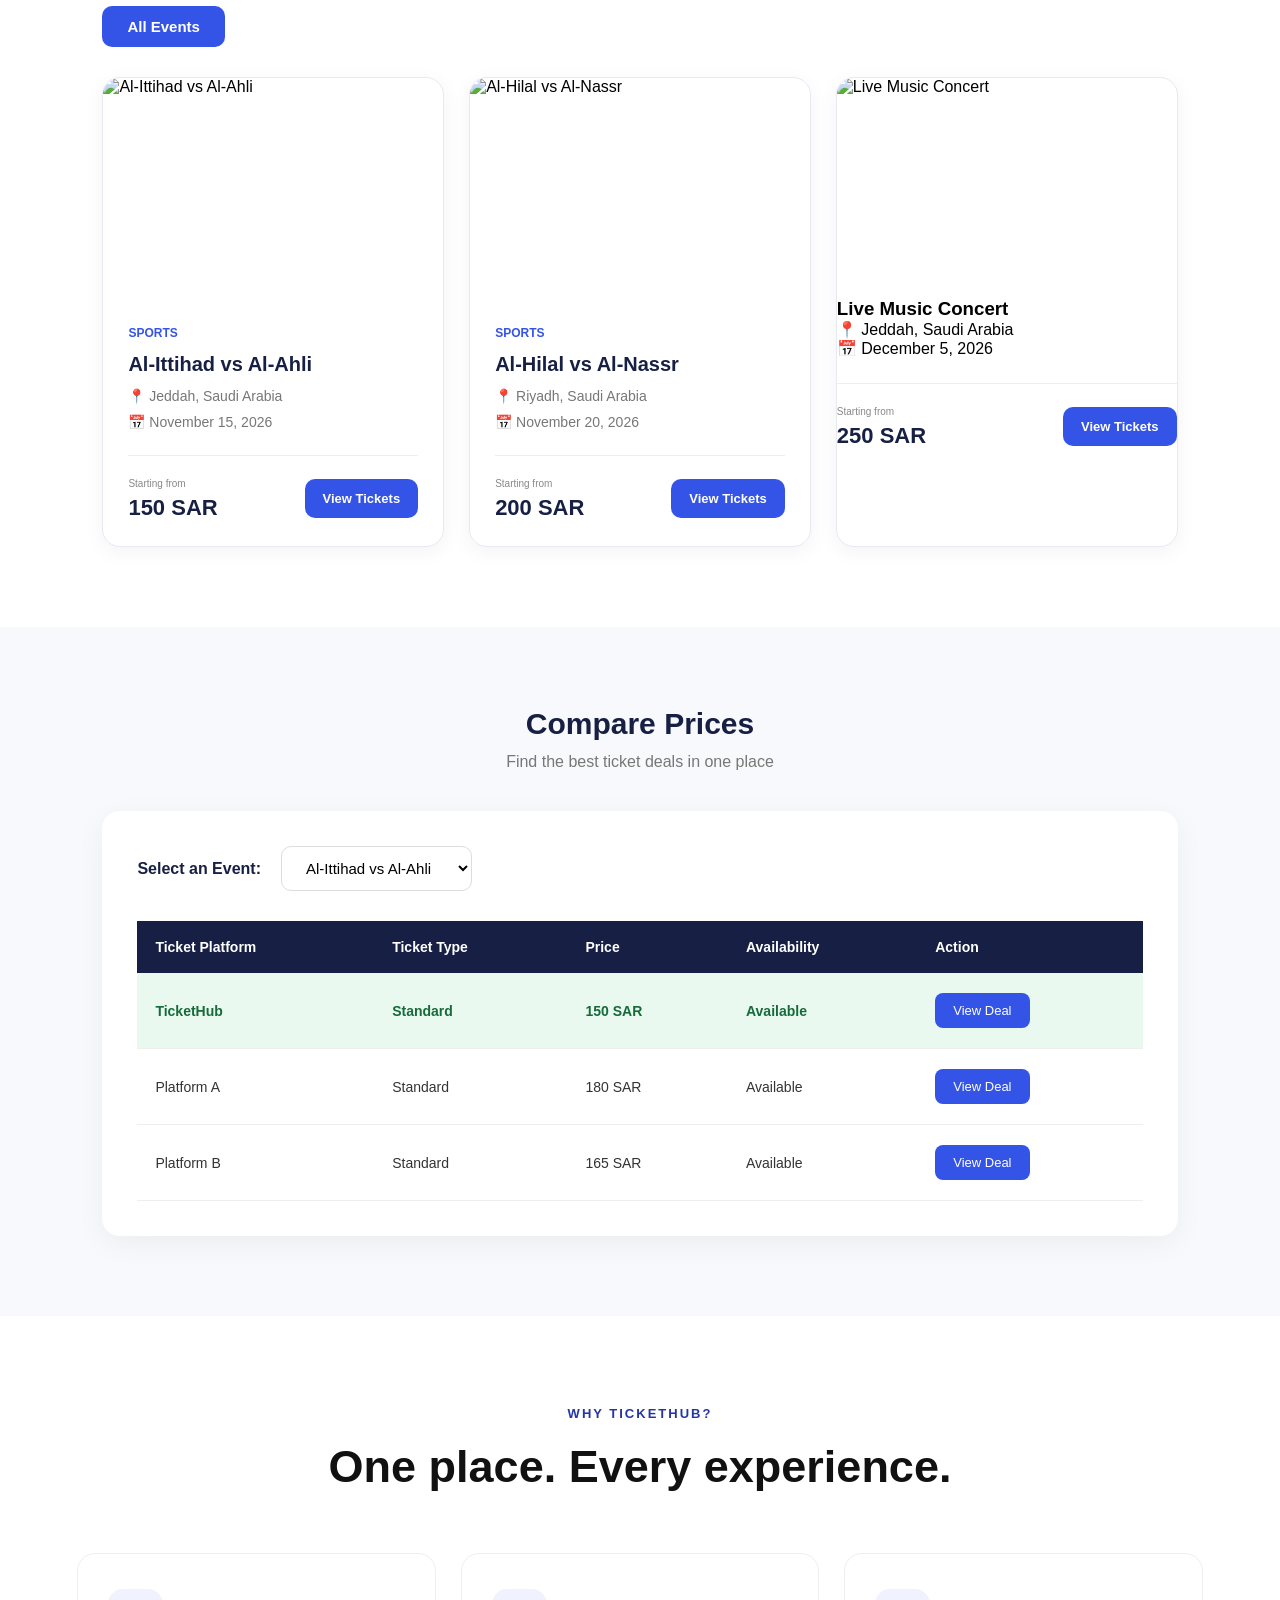
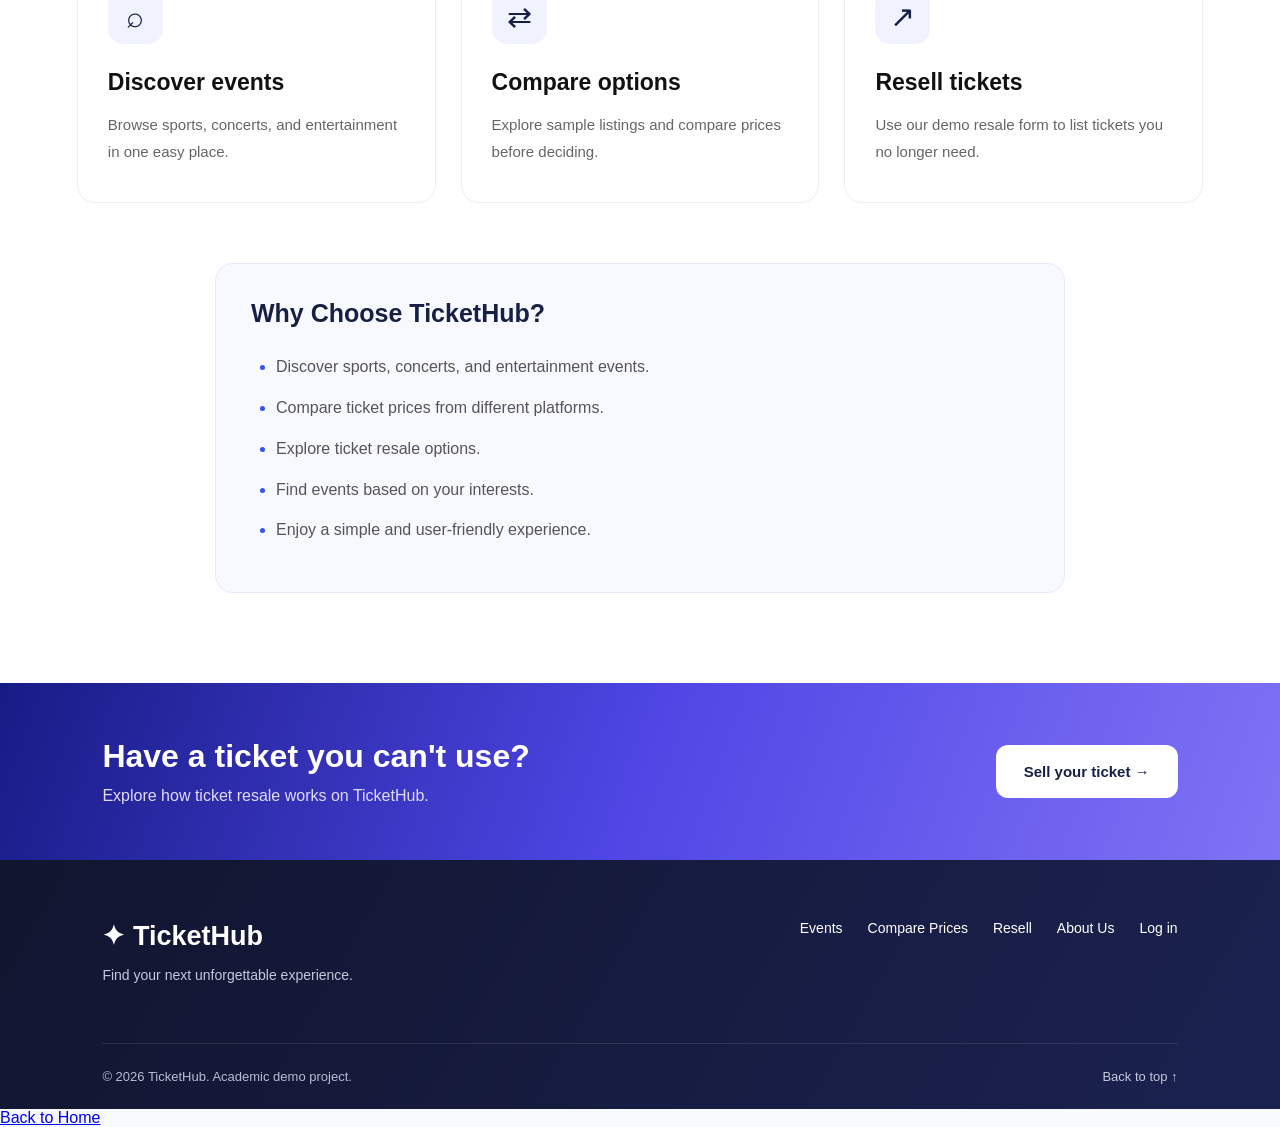
==== commit a3feb9b2: "Update index.html" ====
--- a/index.html
+++ b/index.html
@@ -1,3 +1,4 @@
+
 <!DOCTYPE html>
 <html lang="en">
 <head>
@@ -22,7 +23,7 @@
         </div>
          <div class="nav-buttons">
             <a href="login.html">Log in</a>
-            <a href="sign up.html" class="signup-btn">Sign up</a>
+            <a href="signup.html" class="signup-btn">Sign up</a>
         </div>
     </nav>
 </header>
@@ -467,7 +468,7 @@
 
             <a href="resell.html">Resell</a>
 
-            <a href="About Us.html">About Us</a>
+            <a href="Aboutus.html">About Us</a>
 
             <a href="login.html">Log in</a>
 
@@ -486,6 +487,8 @@
     </div>
 
 </footer>
-    
+    <div class="back-home">
+    <a href="Untitled-13.html">Back to Home</a> 
+</div>
 </body>
 </html>
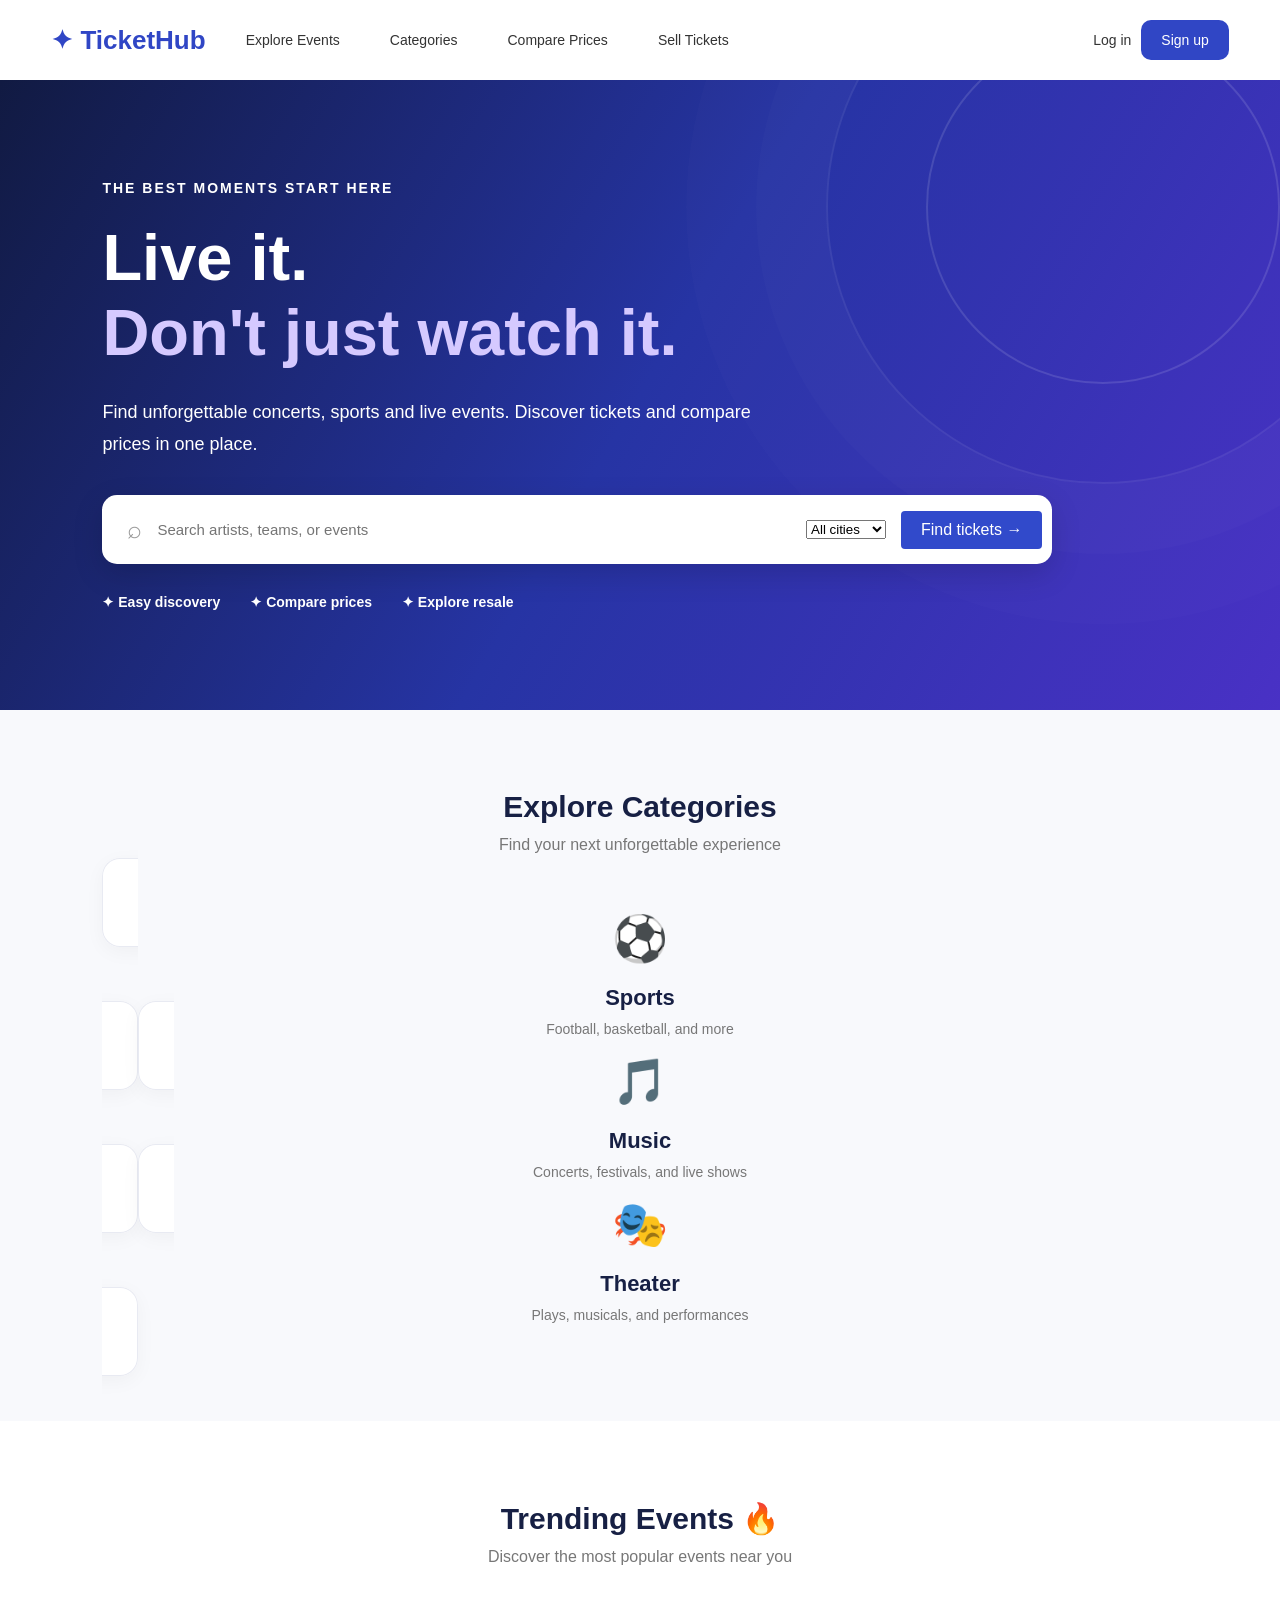
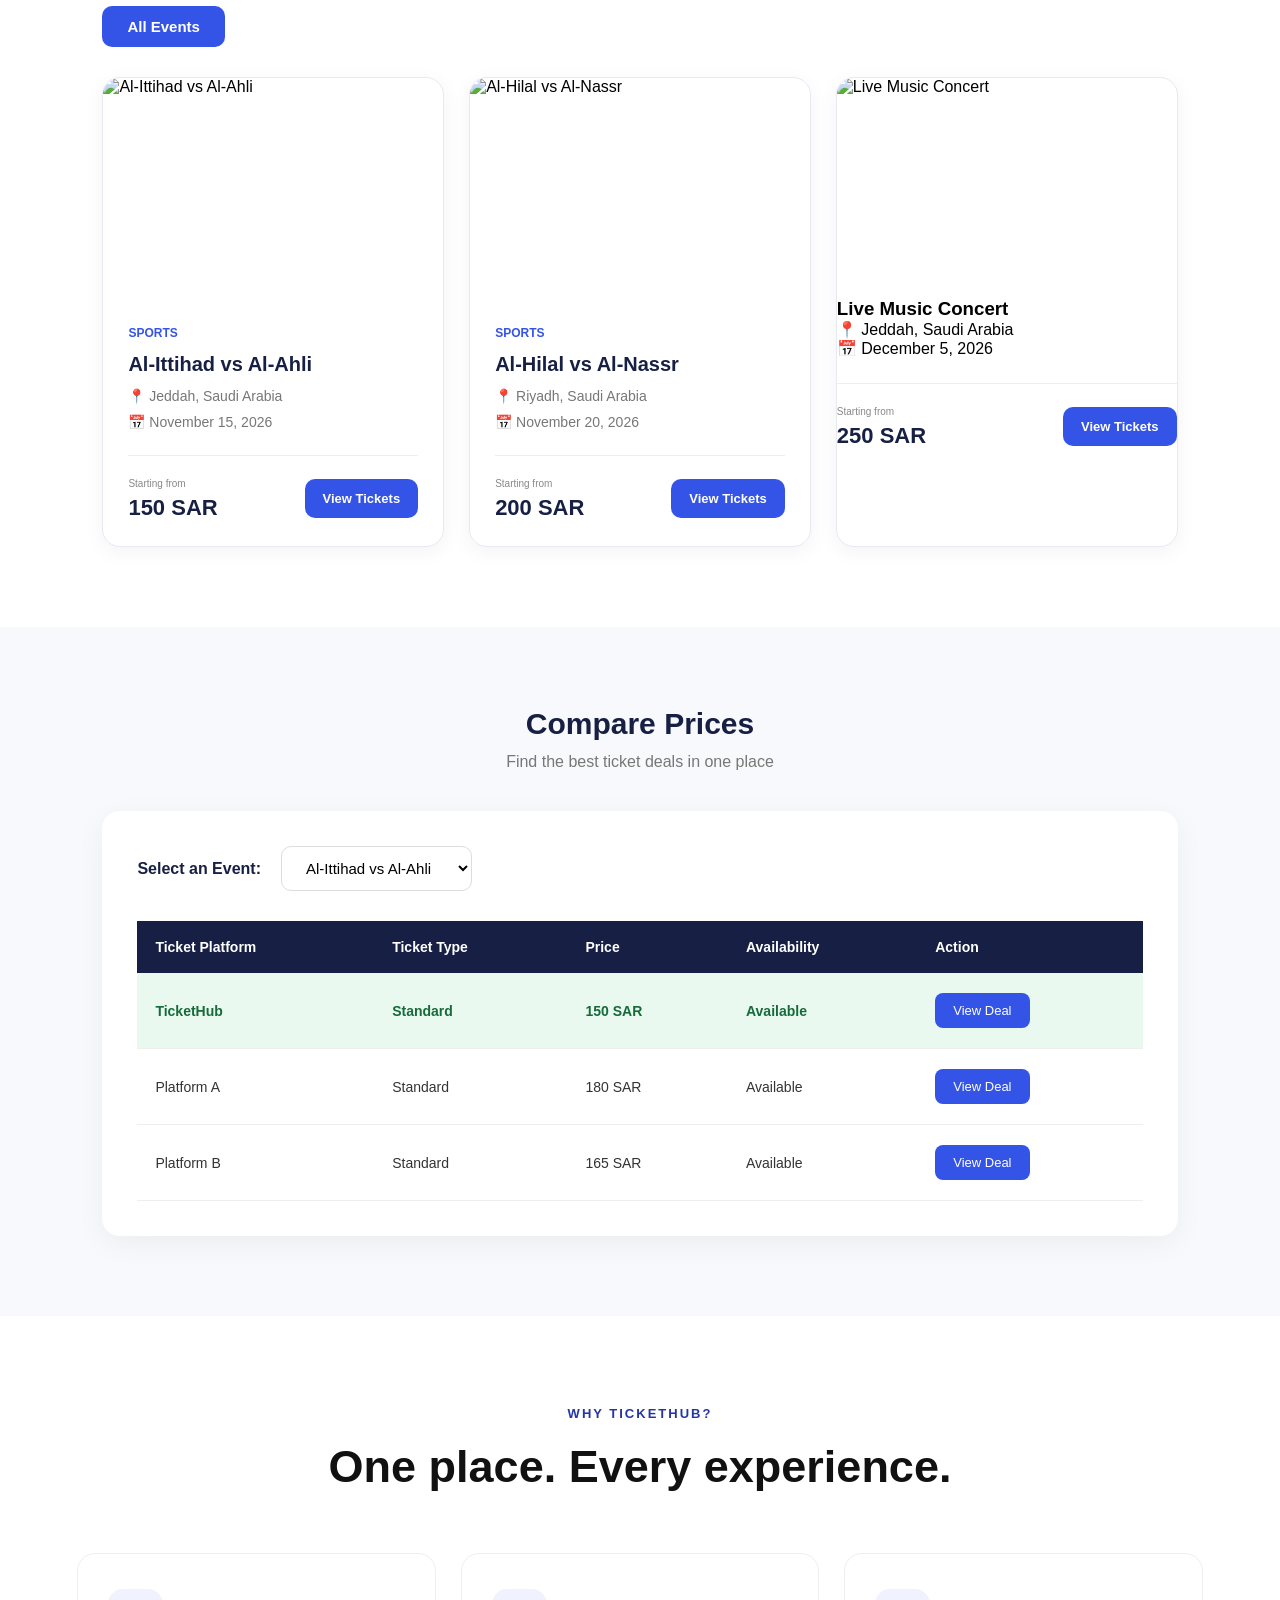
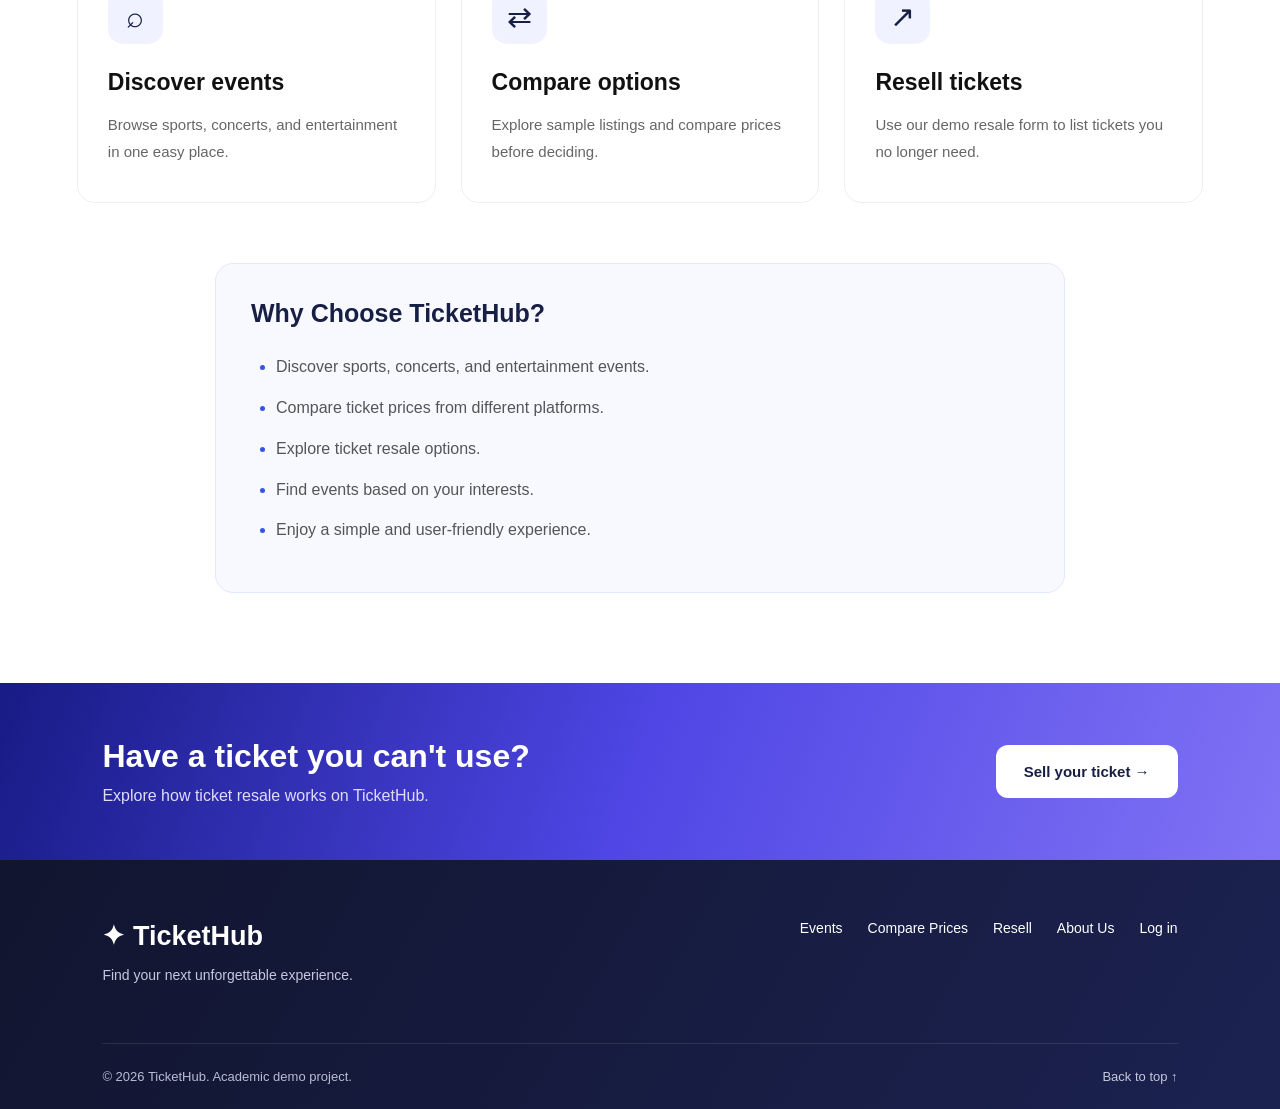
==== commit 1f6645c3: "Update index.html" ====
--- a/index.html
+++ b/index.html
@@ -487,8 +487,6 @@
     </div>
 
 </footer>
-    <div class="back-home">
-    <a href="Untitled-13.html">Back to Home</a> 
-</div>
+  
 </body>
 </html>
--- a/style.css
+++ b/style.css
@@ -938,3 +938,25 @@
     font-size: 17px;
     line-height: 1.8;
 }
+.back-home {
+    text-align: center;
+    margin: 40px 0;
+}
+
+.back-home a {
+    display: inline-block;
+    padding: 14px 30px;
+    background: linear-gradient(135deg, #1428a0, #304ffe);
+    color: white;
+    text-decoration: none;
+    border-radius: 12px;
+    font-size: 16px;
+    font-weight: bold;
+    transition: 0.3s;
+}
+
+.back-home a:hover {
+    background: linear-gradient(135deg, #304ffe, #1428a0);
+    transform: translateY(-3px);
+    box-shadow: 0 5px 15px rgba(20, 40, 160, 0.3);
+}
